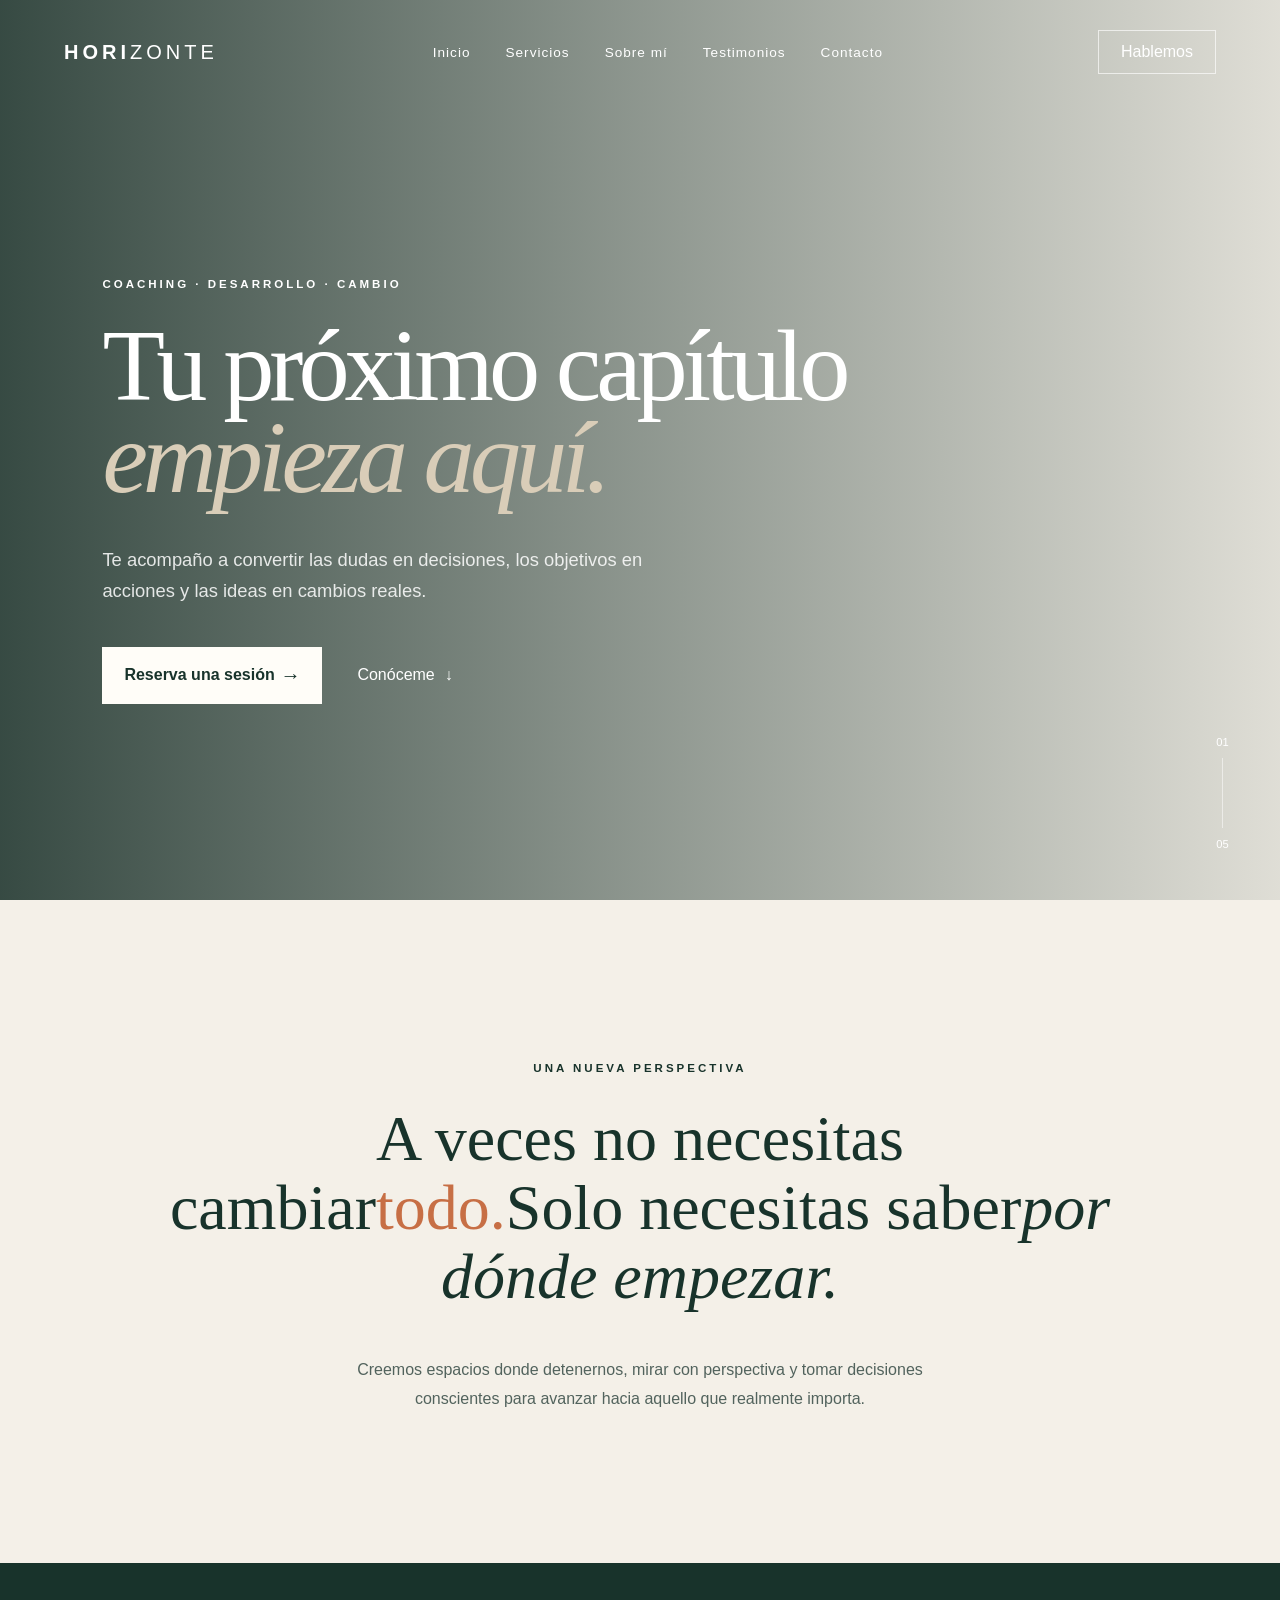
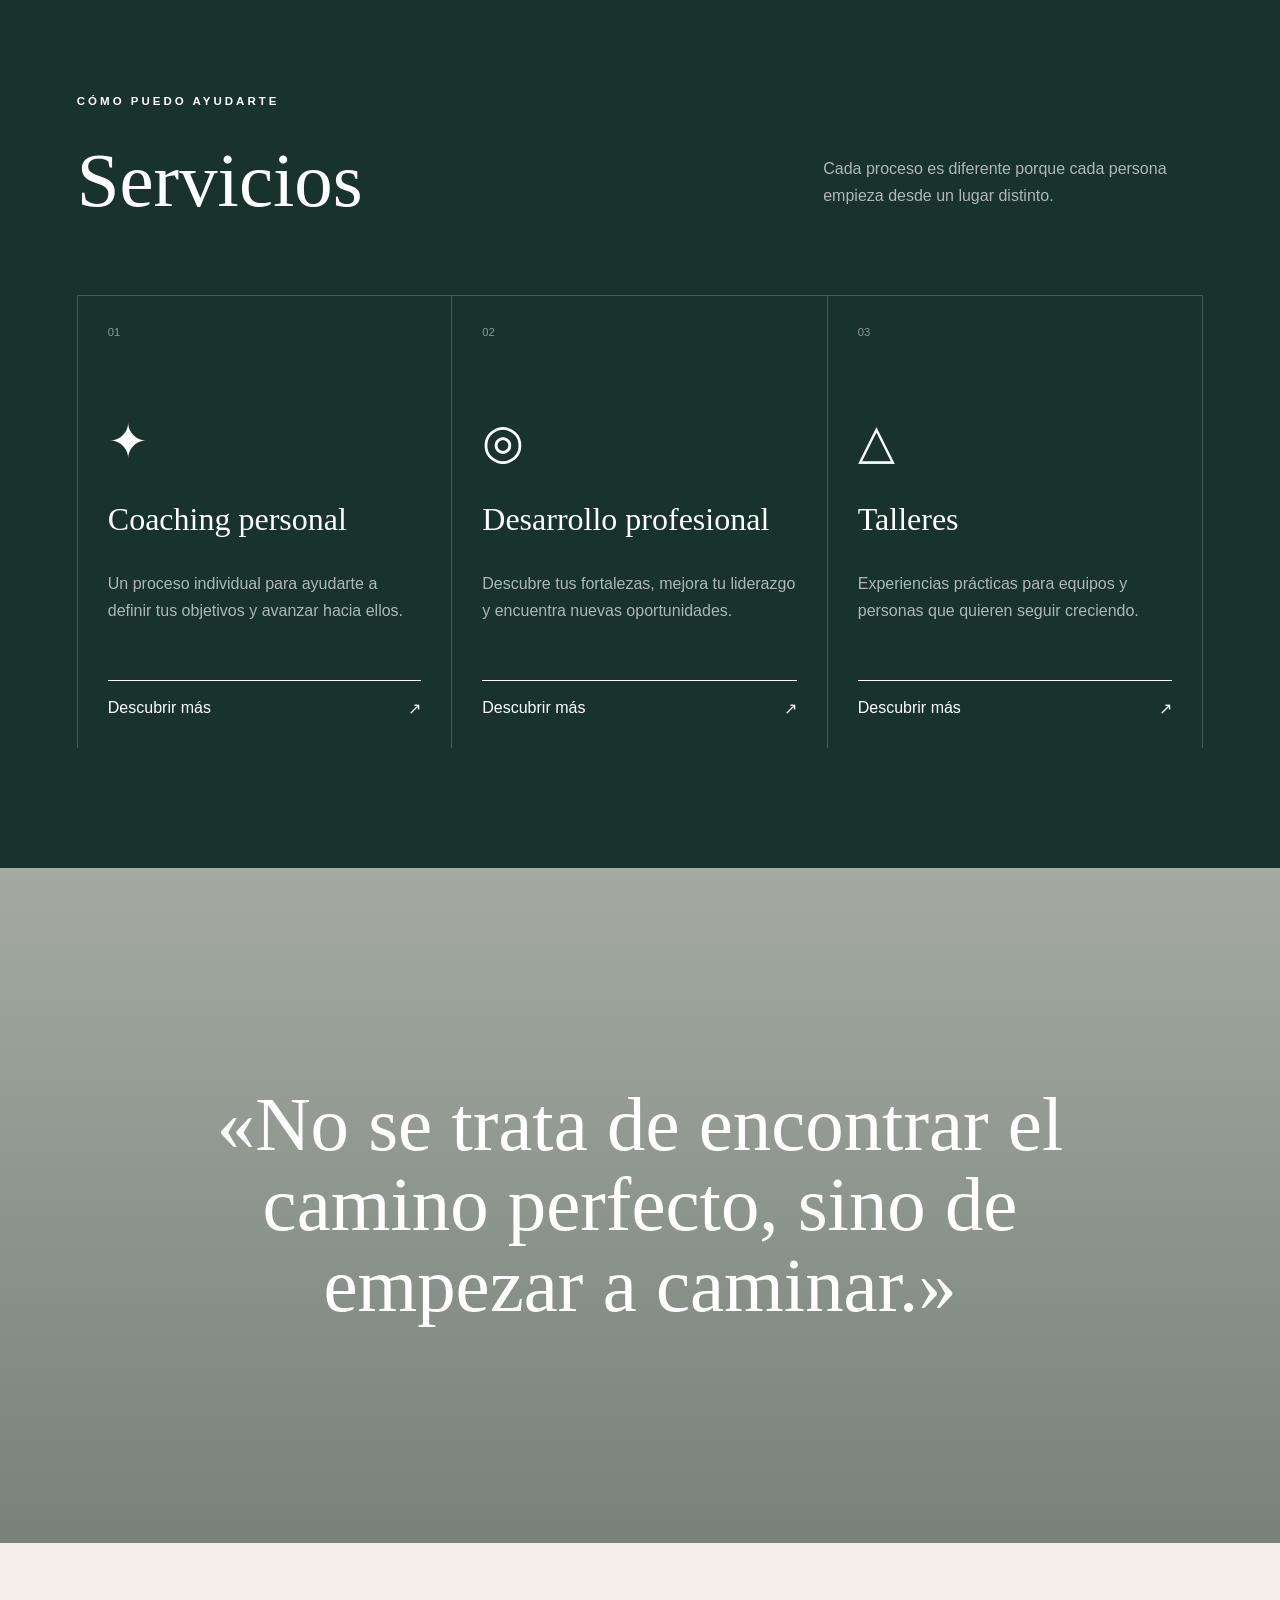
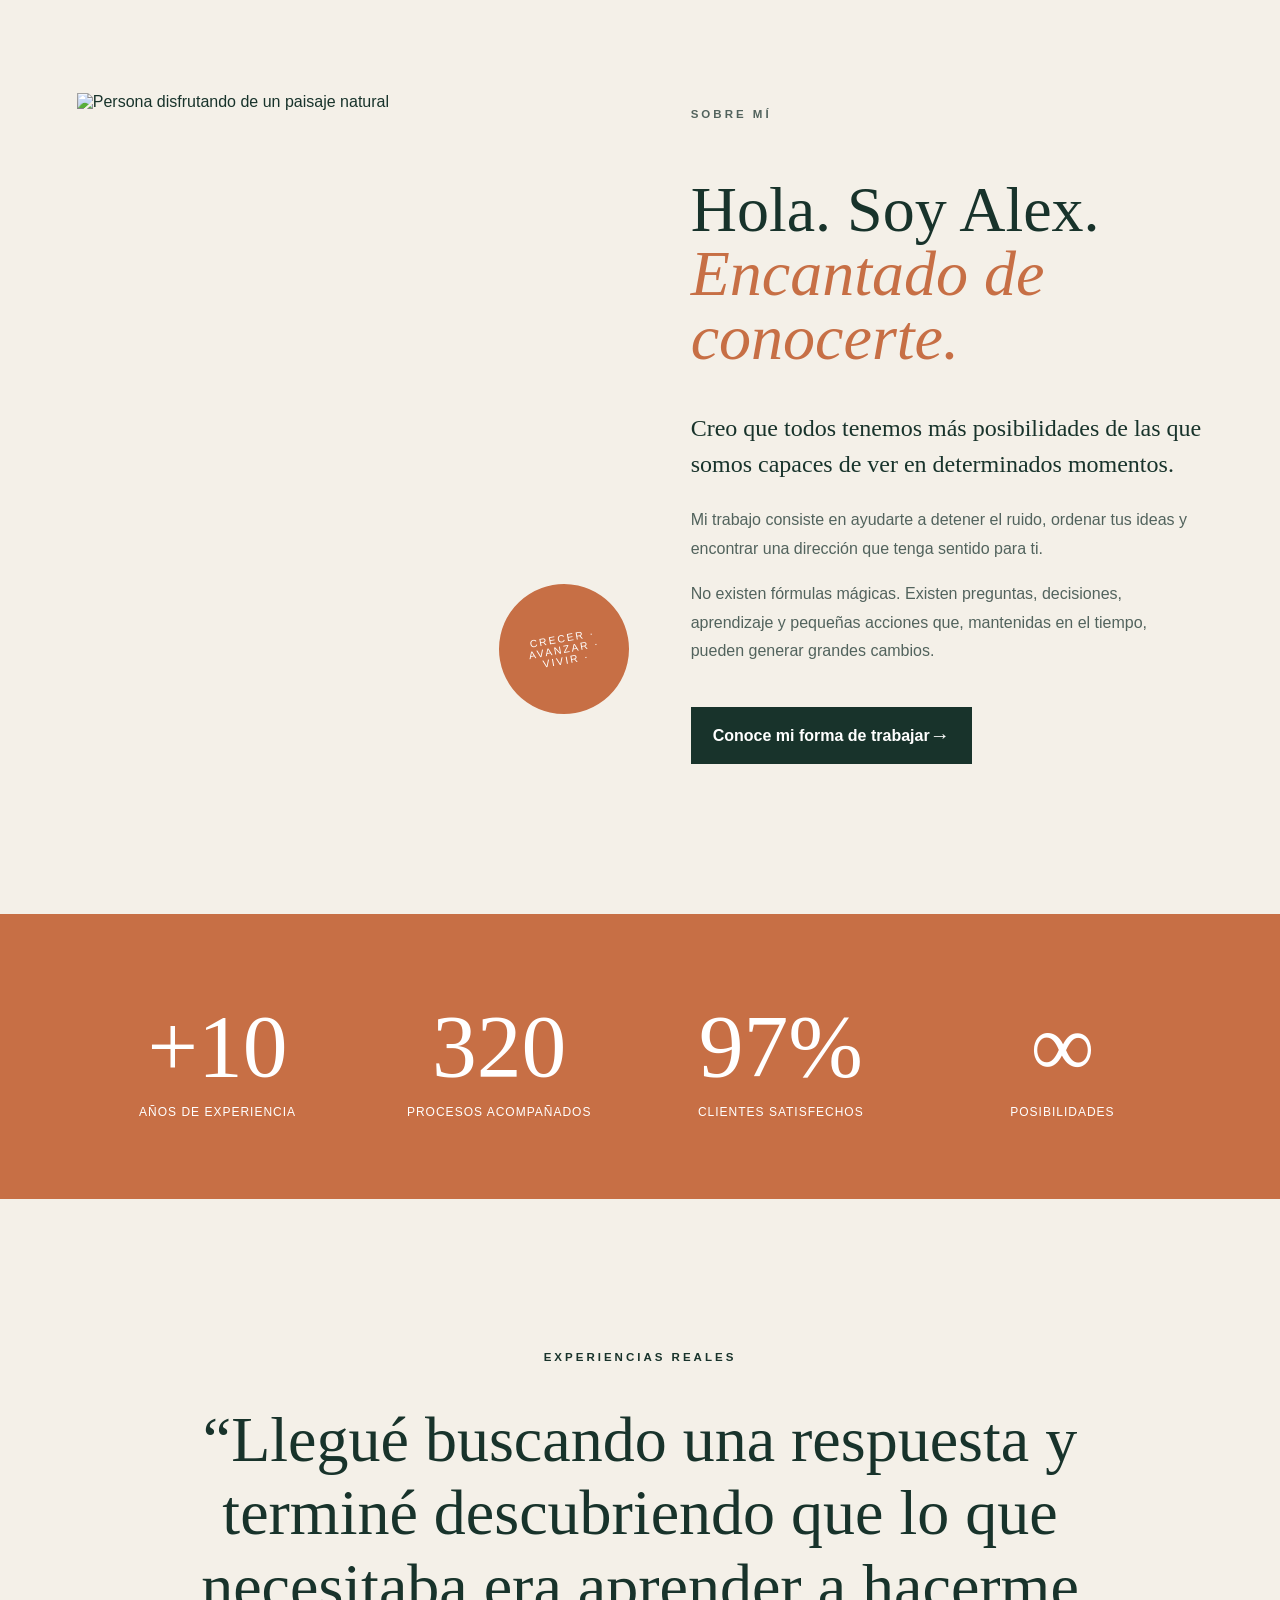
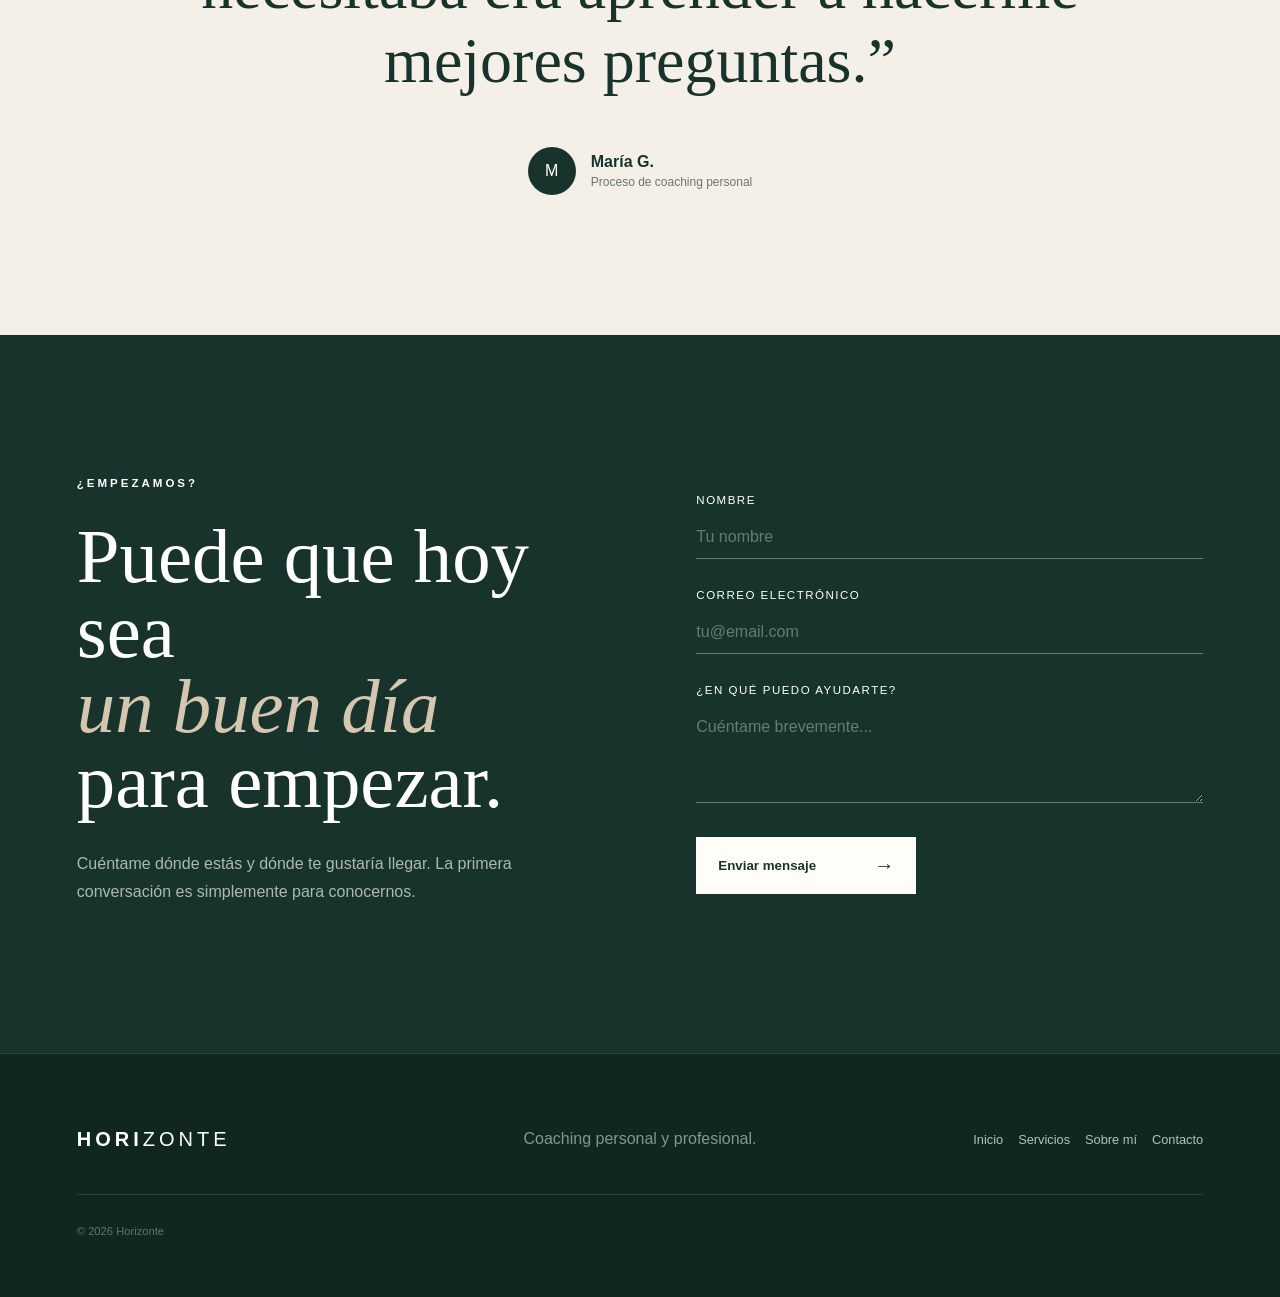
==== index.html @ bfbc7860 "Add files via upload" ====
<!DOCTYPE html><html lang="es" data-astro-cid-lcdefpme><head><meta charset="UTF-8"><meta name="viewport" content="width=device-width, initial-scale=1.0"><meta name="description" content="Coaching personal y profesional para transformar tus objetivos en resultados."><title>Horizonte | Coaching & Desarrollo</title><link rel="stylesheet" href="/_astro/index.oasj1dXV.css"></head><body data-astro-cid-lcdefpme><!-- ========================================= --><!-- CABECERA                                   --><!-- ========================================= --><header class="cabecera" id="cabecera" data-astro-cid-lcdefpme><a class="logo" href="#inicio" data-astro-cid-lcdefpme>HORI<span data-astro-cid-lcdefpme>ZONTE</span></a><!-- Menú de escritorio --><nav class="menu-escritorio" data-astro-cid-lcdefpme><a href="#inicio" data-astro-cid-lcdefpme>Inicio</a><a href="#servicios" data-astro-cid-lcdefpme>Servicios</a><a href="#sobre-mi" data-astro-cid-lcdefpme>Sobre mí</a><a href="#testimonios" data-astro-cid-lcdefpme>Testimonios</a><a href="#contacto" data-astro-cid-lcdefpme>Contacto</a></nav><a class="boton-reserva" href="#contacto" data-astro-cid-lcdefpme>Hablemos</a><!-- Hamburguesa --><button class="hamburguesa" id="hamburguesa" aria-label="Abrir menú" aria-expanded="false" data-astro-cid-lcdefpme><span data-astro-cid-lcdefpme></span><span data-astro-cid-lcdefpme></span><span data-astro-cid-lcdefpme></span></button></header><!-- ========================================= --><!-- MENÚ MÓVIL                                --><!-- ========================================= --><nav class="menu-movil" id="menuMovil" data-astro-cid-lcdefpme><a href="#inicio" data-astro-cid-lcdefpme>Inicio</a><a href="#servicios" data-astro-cid-lcdefpme>Servicios</a><a href="#sobre-mi" data-astro-cid-lcdefpme>Sobre mí</a><a href="#testimonios" data-astro-cid-lcdefpme>Testimonios</a><a href="#contacto" data-astro-cid-lcdefpme>Contacto</a><div class="menu-movil-pie" data-astro-cid-lcdefpme><span data-astro-cid-lcdefpme>Coaching & desarrollo personal</span><strong data-astro-cid-lcdefpme>hola@horizonte.es</strong></div></nav><!-- ========================================= --><!-- HERO                                      --><!-- ========================================= --><main data-astro-cid-lcdefpme><section id="inicio" class="hero" data-astro-cid-lcdefpme><div class="hero-fondo" data-astro-cid-lcdefpme></div><div class="hero-contenido" data-astro-cid-lcdefpme><p class="etiqueta" data-astro-cid-lcdefpme>COACHING · DESARROLLO · CAMBIO</p><h1 data-astro-cid-lcdefpme>Tu próximo capítulo<em data-astro-cid-lcdefpme>empieza aquí.</em></h1><p class="hero-texto" data-astro-cid-lcdefpme>Te acompaño a convertir las dudas en decisiones, los objetivos en acciones y las ideas en cambios reales.</p><div class="hero-botones" data-astro-cid-lcdefpme><a href="#contacto" class="boton boton-claro" data-astro-cid-lcdefpme>Reserva una sesión<span data-astro-cid-lcdefpme>→</span></a><a href="#sobre-mi" class="boton-enlace" data-astro-cid-lcdefpme>Conóceme<span data-astro-cid-lcdefpme>↓</span></a></div></div><div class="hero-numero" data-astro-cid-lcdefpme><span data-astro-cid-lcdefpme>01</span><div data-astro-cid-lcdefpme></div><span data-astro-cid-lcdefpme>05</span></div></section><!-- ========================================= --><!-- INTRODUCCIÓN                              --><!-- ========================================= --><section class="introduccion" data-astro-cid-lcdefpme><p class="titulo-pequeno" data-astro-cid-lcdefpme>UNA NUEVA PERSPECTIVA</p><h2 data-astro-cid-lcdefpme>A veces no necesitas cambiar<span data-astro-cid-lcdefpme>todo.</span>Solo necesitas saber<em data-astro-cid-lcdefpme>por dónde empezar.</em></h2><p class="introduccion-texto" data-astro-cid-lcdefpme>Creemos espacios donde detenernos, mirar con perspectiva y tomar decisiones conscientes para avanzar hacia aquello que realmente importa.</p></section><!-- ========================================= --><!-- SERVICIOS                                  --><!-- ========================================= --><section id="servicios" class="servicios" data-astro-cid-lcdefpme><div class="cabecera-seccion" data-astro-cid-lcdefpme><div data-astro-cid-lcdefpme><p class="titulo-pequeno" data-astro-cid-lcdefpme>CÓMO PUEDO AYUDARTE</p><h2 data-astro-cid-lcdefpme>Servicios</h2></div><p data-astro-cid-lcdefpme>Cada proceso es diferente porque cada persona empieza desde un lugar distinto.</p></div><div class="rejilla-servicios" data-astro-cid-lcdefpme><article class="tarjeta-servicio" data-astro-cid-lcdefpme><div class="numero-servicio" data-astro-cid-lcdefpme>01</div><div class="icono-servicio" data-astro-cid-lcdefpme>✦</div><h3 data-astro-cid-lcdefpme>Coaching personal</h3><p data-astro-cid-lcdefpme>Un proceso individual para ayudarte a definir tus objetivos y avanzar hacia ellos.</p><a href="#contacto" data-astro-cid-lcdefpme>Descubrir más<span data-astro-cid-lcdefpme>↗</span></a></article><article class="tarjeta-servicio" data-astro-cid-lcdefpme><div class="numero-servicio" data-astro-cid-lcdefpme>02</div><div class="icono-servicio" data-astro-cid-lcdefpme>◎</div><h3 data-astro-cid-lcdefpme>Desarrollo profesional</h3><p data-astro-cid-lcdefpme>Descubre tus fortalezas, mejora tu liderazgo y encuentra nuevas oportunidades.</p><a href="#contacto" data-astro-cid-lcdefpme>Descubrir más<span data-astro-cid-lcdefpme>↗</span></a></article><article class="tarjeta-servicio" data-astro-cid-lcdefpme><div class="numero-servicio" data-astro-cid-lcdefpme>03</div><div class="icono-servicio" data-astro-cid-lcdefpme>△</div><h3 data-astro-cid-lcdefpme>Talleres</h3><p data-astro-cid-lcdefpme>Experiencias prácticas para equipos y personas que quieren seguir creciendo.</p><a href="#contacto" data-astro-cid-lcdefpme>Descubrir más<span data-astro-cid-lcdefpme>↗</span></a></article></div></section><!-- ========================================= --><!-- IMAGEN DESTACADA                          --><!-- ========================================= --><section class="frase-imagen" data-astro-cid-lcdefpme><div class="frase-imagen-fondo" data-astro-cid-lcdefpme></div><div class="frase-contenido" data-astro-cid-lcdefpme><p data-astro-cid-lcdefpme>«No se trata de encontrar el camino perfecto, sino de empezar a caminar.»</p></div></section><!-- ========================================= --><!-- SOBRE MÍ                                  --><!-- ========================================= --><section id="sobre-mi" class="sobre-mi" data-astro-cid-lcdefpme><div class="sobre-imagen" data-astro-cid-lcdefpme><img src="https://images.unsplash.com/photo-1499209974431-9dddcece7f88?auto=format&fit=crop&w=1200&q=85" alt="Persona disfrutando de un paisaje natural" data-astro-cid-lcdefpme><div class="sello" data-astro-cid-lcdefpme><span data-astro-cid-lcdefpme>CRECER · AVANZAR · VIVIR ·</span></div></div><div class="sobre-contenido" data-astro-cid-lcdefpme><p class="titulo-pequeno" data-astro-cid-lcdefpme>SOBRE MÍ</p><h2 data-astro-cid-lcdefpme>Hola. Soy Alex.<em data-astro-cid-lcdefpme>Encantado de conocerte.</em></h2><p class="texto-destacado" data-astro-cid-lcdefpme>Creo que todos tenemos más posibilidades de las que somos capaces de ver en determinados momentos.</p><p data-astro-cid-lcdefpme>Mi trabajo consiste en ayudarte a detener el ruido, ordenar tus ideas y encontrar una dirección que tenga sentido para ti.</p><p data-astro-cid-lcdefpme>No existen fórmulas mágicas. Existen preguntas, decisiones, aprendizaje y pequeñas acciones que, mantenidas en el tiempo, pueden generar grandes cambios.</p><a class="boton boton-oscuro" href="#contacto" data-astro-cid-lcdefpme>Conoce mi forma de trabajar<span data-astro-cid-lcdefpme>→</span></a></div></section><!-- ========================================= --><!-- DATOS                                     --><!-- ========================================= --><section class="datos" data-astro-cid-lcdefpme><div data-astro-cid-lcdefpme><strong data-astro-cid-lcdefpme>+10</strong><span data-astro-cid-lcdefpme>años de experiencia</span></div><div data-astro-cid-lcdefpme><strong data-astro-cid-lcdefpme>320</strong><span data-astro-cid-lcdefpme>procesos acompañados</span></div><div data-astro-cid-lcdefpme><strong data-astro-cid-lcdefpme>97%</strong><span data-astro-cid-lcdefpme>clientes satisfechos</span></div><div data-astro-cid-lcdefpme><strong data-astro-cid-lcdefpme>∞</strong><span data-astro-cid-lcdefpme>posibilidades</span></div></section><!-- ========================================= --><!-- TESTIMONIO                                --><!-- ========================================= --><section id="testimonios" class="testimonios" data-astro-cid-lcdefpme><p class="titulo-pequeno" data-astro-cid-lcdefpme>EXPERIENCIAS REALES</p><blockquote data-astro-cid-lcdefpme>“Llegué buscando una respuesta y terminé descubriendo que lo que necesitaba era aprender a hacerme mejores preguntas.”</blockquote><div class="autor" data-astro-cid-lcdefpme><div class="avatar" data-astro-cid-lcdefpme>M</div><div data-astro-cid-lcdefpme><strong data-astro-cid-lcdefpme>María G.</strong><span data-astro-cid-lcdefpme>Proceso de coaching personal</span></div></div></section><!-- ========================================= --><!-- CONTACTO                                  --><!-- ========================================= --><section id="contacto" class="contacto" data-astro-cid-lcdefpme><div class="contacto-texto" data-astro-cid-lcdefpme><p class="titulo-pequeno" data-astro-cid-lcdefpme>¿EMPEZAMOS?</p><h2 data-astro-cid-lcdefpme>Puede que hoy sea<em data-astro-cid-lcdefpme>un buen día</em>para empezar.</h2><p data-astro-cid-lcdefpme>Cuéntame dónde estás y dónde te gustaría llegar. La primera conversación es simplemente para conocernos.</p></div><form class="formulario" data-astro-cid-lcdefpme><div class="campo" data-astro-cid-lcdefpme><label for="nombre" data-astro-cid-lcdefpme>Nombre</label><input id="nombre" type="text" placeholder="Tu nombre" data-astro-cid-lcdefpme></div><div class="campo" data-astro-cid-lcdefpme><label for="email" data-astro-cid-lcdefpme>Correo electrónico</label><input id="email" type="email" placeholder="tu@email.com" data-astro-cid-lcdefpme></div><div class="campo" data-astro-cid-lcdefpme><label for="mensaje" data-astro-cid-lcdefpme>¿En qué puedo ayudarte?</label><textarea id="mensaje" rows="4" placeholder="Cuéntame brevemente..." data-astro-cid-lcdefpme></textarea></div><button type="submit" class="boton boton-claro" data-astro-cid-lcdefpme>Enviar mensaje<span data-astro-cid-lcdefpme>→</span></button></form></section></main><!-- ========================================= --><!-- FOOTER                                    --><!-- ========================================= --><footer data-astro-cid-lcdefpme><a class="logo logo-footer" href="#inicio" data-astro-cid-lcdefpme>HORI<span data-astro-cid-lcdefpme>ZONTE</span></a><p data-astro-cid-lcdefpme>Coaching personal y profesional.</p><nav data-astro-cid-lcdefpme><a href="#inicio" data-astro-cid-lcdefpme>Inicio</a><a href="#servicios" data-astro-cid-lcdefpme>Servicios</a><a href="#sobre-mi" data-astro-cid-lcdefpme>Sobre mí</a><a href="#contacto" data-astro-cid-lcdefpme>Contacto</a></nav><div class="copyright" data-astro-cid-lcdefpme>© 2026 Horizonte</div></footer><!-- ========================================= --><!-- JAVASCRIPT MENÚ                           --><!-- ========================================= --><script type="module">var e=document.querySelector(`#hamburguesa`),t=document.querySelector(`#menuMovil`);e?.addEventListener(`click`,()=>{t?.classList.toggle(`activo`),e.classList.toggle(`activo`);let n=e.classList.contains(`activo`);e.setAttribute(`aria-expanded`,n.toString())}),document.querySelectorAll(`#menuMovil a`).forEach(n=>{n.addEventListener(`click`,()=>{t?.classList.remove(`activo`),e?.classList.remove(`activo`),e?.setAttribute(`aria-expanded`,`false`)})});</script></body></html>
---- _astro/index.oasj1dXV.css ----
*{box-sizing:border-box}html{scroll-behavior:smooth}body{color:#18332b;background:#f4f0e8;margin:0;font-family:Arial,Helvetica,sans-serif}:root{--verde:#18332b;--verde-claro:#315348;--crema:#f4f0e8;--arena:#dfd5c4;--blanco:#fffdf8;--naranja:#c76f45}.cabecera[data-astro-cid-lcdefpme]{z-index:1000;color:#fff;justify-content:space-between;align-items:center;width:100%;padding:30px 5%;display:flex;position:absolute;top:0;left:0}.logo[data-astro-cid-lcdefpme]{color:inherit;letter-spacing:4px;font-size:1.25rem;font-weight:800;text-decoration:none}.logo[data-astro-cid-lcdefpme] span[data-astro-cid-lcdefpme]{font-weight:300}.menu-escritorio[data-astro-cid-lcdefpme]{gap:35px;display:flex}.menu-escritorio[data-astro-cid-lcdefpme] a[data-astro-cid-lcdefpme]{color:#fff;letter-spacing:1px;font-size:.85rem;text-decoration:none;position:relative}.menu-escritorio[data-astro-cid-lcdefpme] a[data-astro-cid-lcdefpme]:after{content:"";background:#fff;width:0;height:1px;transition:all .3s;position:absolute;bottom:-7px;left:0}.menu-escritorio[data-astro-cid-lcdefpme] a[data-astro-cid-lcdefpme]:hover:after{width:100%}.boton-reserva[data-astro-cid-lcdefpme]{color:#fff;border:1px solid #ffffffa6;padding:12px 22px;text-decoration:none;transition:all .3s}.boton-reserva[data-astro-cid-lcdefpme]:hover{color:var(--verde);background:#fff}.hamburguesa[data-astro-cid-lcdefpme]{cursor:pointer;background:0 0;border:0;width:42px;height:42px;padding:8px;display:none}.hamburguesa[data-astro-cid-lcdefpme] span[data-astro-cid-lcdefpme]{background:#fff;width:100%;height:2px;margin:6px 0;transition:all .3s;display:block}.hamburguesa[data-astro-cid-lcdefpme].activo span[data-astro-cid-lcdefpme]:first-child{transform:translateY(8px)rotate(45deg)}.hamburguesa[data-astro-cid-lcdefpme].activo span[data-astro-cid-lcdefpme]:nth-child(2){opacity:0}.hamburguesa[data-astro-cid-lcdefpme].activo span[data-astro-cid-lcdefpme]:nth-child(3){transform:translateY(-8px)rotate(-45deg)}.menu-movil[data-astro-cid-lcdefpme]{z-index:900;background:var(--verde);flex-direction:column;justify-content:center;padding:10%;transition:transform .6s cubic-bezier(.7,0,.2,1);display:flex;position:fixed;inset:0;transform:translate(100%)}.menu-movil[data-astro-cid-lcdefpme].activo{transform:translate(0)}.menu-movil[data-astro-cid-lcdefpme]>a[data-astro-cid-lcdefpme]{color:#fff;padding:12px 0;font-family:Georgia,serif;font-size:clamp(2.5rem,8vw,5rem);text-decoration:none}.menu-movil[data-astro-cid-lcdefpme]>a[data-astro-cid-lcdefpme]:hover{color:#d7c9ae}.menu-movil-pie[data-astro-cid-lcdefpme]{color:#fff9;flex-direction:column;gap:5px;font-size:.8rem;display:flex;position:absolute;bottom:40px}.hero[data-astro-cid-lcdefpme]{color:#fff;align-items:center;min-height:100vh;display:flex;position:relative;overflow:hidden}.hero-fondo[data-astro-cid-lcdefpme]{background:linear-gradient(90deg,#0a231cd1 0%,#0a231c73 48%,#0a231c14 100%),url(https://images.unsplash.com/photo-1500530855697-b586d89ba3ee?auto=format&fit=crop&w=2000&q=90) 50%/cover;position:absolute;inset:0;transform:scale(1.03)}.hero-contenido[data-astro-cid-lcdefpme]{z-index:2;width:min(850px,90%);margin-left:8%;padding-top:70px;position:relative}.etiqueta[data-astro-cid-lcdefpme],.titulo-pequeno[data-astro-cid-lcdefpme]{letter-spacing:3px;margin-bottom:30px;font-size:.72rem;font-weight:700}.hero[data-astro-cid-lcdefpme] h1[data-astro-cid-lcdefpme]{letter-spacing:-5px;max-width:850px;margin:0;font-family:Georgia,Times New Roman,serif;font-size:clamp(4rem,8vw,8.5rem);font-weight:400;line-height:.9}.hero[data-astro-cid-lcdefpme] h1[data-astro-cid-lcdefpme] em[data-astro-cid-lcdefpme]{color:#d9cdb8;font-weight:400;display:block}.hero-texto[data-astro-cid-lcdefpme]{color:#ffffffd9;max-width:580px;margin:40px 0;font-size:1.15rem;line-height:1.7}.hero-botones[data-astro-cid-lcdefpme]{align-items:center;gap:35px;display:flex}.boton[data-astro-cid-lcdefpme]{cursor:pointer;border:0;justify-content:space-between;align-items:center;min-width:220px;padding:17px 22px;font-weight:700;text-decoration:none;transition:all .3s;display:inline-flex}.boton[data-astro-cid-lcdefpme] span[data-astro-cid-lcdefpme]{font-size:1.25rem}.boton-claro[data-astro-cid-lcdefpme]{color:var(--verde);background:var(--blanco)}.boton-claro[data-astro-cid-lcdefpme]:hover{background:#dfd5c4}.boton-enlace[data-astro-cid-lcdefpme]{color:#fff;text-decoration:none}.boton-enlace[data-astro-cid-lcdefpme] span[data-astro-cid-lcdefpme]{margin-left:10px}.hero-numero[data-astro-cid-lcdefpme]{z-index:2;flex-direction:column;align-items:center;gap:10px;font-size:.7rem;display:flex;position:absolute;bottom:50px;right:4%}.hero-numero[data-astro-cid-lcdefpme] div[data-astro-cid-lcdefpme]{background:#ffffff80;width:1px;height:70px}.introduccion[data-astro-cid-lcdefpme]{text-align:center;max-width:1100px;margin:auto;padding:150px 6%}.introduccion[data-astro-cid-lcdefpme] h2[data-astro-cid-lcdefpme]{max-width:950px;margin:auto;font-family:Georgia,serif;font-size:clamp(2.6rem,5vw,5rem);font-weight:400;line-height:1.08}.introduccion[data-astro-cid-lcdefpme] h2[data-astro-cid-lcdefpme] span[data-astro-cid-lcdefpme]{color:var(--naranja)}.introduccion[data-astro-cid-lcdefpme] h2[data-astro-cid-lcdefpme] em[data-astro-cid-lcdefpme]{font-weight:400}.introduccion-texto[data-astro-cid-lcdefpme]{color:#52635d;max-width:650px;margin:45px auto 0;line-height:1.8}.servicios[data-astro-cid-lcdefpme]{background:var(--verde);color:#fff;padding:120px max(6%,50% - 675px)}.cabecera-seccion[data-astro-cid-lcdefpme]{justify-content:space-between;align-items:flex-end;margin-bottom:70px;display:flex}.cabecera-seccion[data-astro-cid-lcdefpme] h2[data-astro-cid-lcdefpme]{margin:0;font-family:Georgia,serif;font-size:clamp(3rem,6vw,5rem);font-weight:400}.cabecera-seccion[data-astro-cid-lcdefpme]>p[data-astro-cid-lcdefpme]{color:#ffffffa6;max-width:380px;line-height:1.7}.rejilla-servicios[data-astro-cid-lcdefpme]{border-top:1px solid #fff3;grid-template-columns:repeat(3,1fr);display:grid}.tarjeta-servicio[data-astro-cid-lcdefpme]{border-right:1px solid #fff3;min-height:430px;padding:30px;transition:all .4s;position:relative}.tarjeta-servicio[data-astro-cid-lcdefpme]:first-child{border-left:1px solid #fff3}.tarjeta-servicio[data-astro-cid-lcdefpme]:hover{color:var(--verde);background:#d8cbb5}.numero-servicio[data-astro-cid-lcdefpme]{color:#ffffff80;font-size:.7rem}.tarjeta-servicio[data-astro-cid-lcdefpme]:hover .numero-servicio[data-astro-cid-lcdefpme]{color:var(--verde)}.icono-servicio[data-astro-cid-lcdefpme]{margin:75px 0 30px;font-family:Georgia,serif;font-size:3rem}.tarjeta-servicio[data-astro-cid-lcdefpme] h3[data-astro-cid-lcdefpme]{font-family:Georgia,serif;font-size:2rem;font-weight:400}.tarjeta-servicio[data-astro-cid-lcdefpme] p[data-astro-cid-lcdefpme]{color:#ffffffa6;min-height:75px;line-height:1.7}.tarjeta-servicio[data-astro-cid-lcdefpme]:hover p[data-astro-cid-lcdefpme]{color:#42534d}.tarjeta-servicio[data-astro-cid-lcdefpme] a[data-astro-cid-lcdefpme]{color:inherit;border-top:1px solid;justify-content:space-between;margin-top:35px;padding-top:18px;text-decoration:none;display:flex}.frase-imagen[data-astro-cid-lcdefpme]{color:#fff;justify-content:center;align-items:center;min-height:75vh;display:flex;position:relative;overflow:hidden}.frase-imagen-fondo[data-astro-cid-lcdefpme]{background:linear-gradient(#0f282059,#0f28208c),url(https://images.unsplash.com/photo-1441974231531-c6227db76b6e?auto=format&fit=crop&w=2000&q=90) 50%/cover;transition:transform 5s;position:absolute;inset:0}.frase-imagen[data-astro-cid-lcdefpme]:hover .frase-imagen-fondo[data-astro-cid-lcdefpme]{transform:scale(1.04)}.frase-contenido[data-astro-cid-lcdefpme]{z-index:2;text-align:center;max-width:1000px;padding:40px;position:relative}.frase-contenido[data-astro-cid-lcdefpme] p[data-astro-cid-lcdefpme]{margin:0;font-family:Georgia,serif;font-size:clamp(2.8rem,6vw,6rem);line-height:1.05}.sobre-mi[data-astro-cid-lcdefpme]{grid-template-columns:1fr 1fr;gap:9%;max-width:1350px;margin:auto;padding:150px 6%;display:grid}.sobre-imagen[data-astro-cid-lcdefpme]{position:relative}.sobre-imagen[data-astro-cid-lcdefpme] img[data-astro-cid-lcdefpme]{object-fit:cover;width:100%;height:720px}.sello[data-astro-cid-lcdefpme]{color:#fff;background:var(--naranja);text-align:center;letter-spacing:2px;border-radius:50%;justify-content:center;align-items:center;width:130px;height:130px;padding:15px;font-size:.65rem;display:flex;position:absolute;bottom:50px;right:-40px;transform:rotate(-10deg)}.sobre-contenido[data-astro-cid-lcdefpme]{align-self:center}.sobre-contenido[data-astro-cid-lcdefpme] h2[data-astro-cid-lcdefpme]{margin-bottom:40px;font-family:Georgia,serif;font-size:clamp(3rem,5vw,5rem);font-weight:400;line-height:1}.sobre-contenido[data-astro-cid-lcdefpme] h2[data-astro-cid-lcdefpme] em[data-astro-cid-lcdefpme]{color:var(--naranja);font-weight:400;display:block}.sobre-contenido[data-astro-cid-lcdefpme] p[data-astro-cid-lcdefpme]{color:#52635d;line-height:1.8}.sobre-contenido[data-astro-cid-lcdefpme] .texto-destacado[data-astro-cid-lcdefpme]{color:var(--verde);font-family:Georgia,serif;font-size:1.5rem;line-height:1.5}.boton-oscuro[data-astro-cid-lcdefpme]{color:#fff;background:var(--verde);margin-top:25px}.boton-oscuro[data-astro-cid-lcdefpme]:hover{background:var(--verde-claro)}.datos[data-astro-cid-lcdefpme]{color:#fff;background:var(--naranja);grid-template-columns:repeat(4,1fr);padding:80px 6%;display:grid}.datos[data-astro-cid-lcdefpme] div[data-astro-cid-lcdefpme]{text-align:center;flex-direction:column;align-items:center;display:flex}.datos[data-astro-cid-lcdefpme] strong[data-astro-cid-lcdefpme]{font-family:Georgia,serif;font-size:clamp(3.5rem,7vw,6rem);font-weight:400}.datos[data-astro-cid-lcdefpme] span[data-astro-cid-lcdefpme]{letter-spacing:1px;text-transform:uppercase;margin-top:8px;font-size:.75rem}.testimonios[data-astro-cid-lcdefpme]{text-align:center;max-width:1100px;margin:auto;padding:140px 6%}blockquote[data-astro-cid-lcdefpme]{margin:40px auto 50px;font-family:Georgia,serif;font-size:clamp(2.5rem,5vw,4.7rem);line-height:1.15}.autor[data-astro-cid-lcdefpme]{justify-content:center;align-items:center;gap:15px;display:flex}.avatar[data-astro-cid-lcdefpme]{color:#fff;background:var(--verde);border-radius:50%;place-items:center;width:48px;height:48px;display:grid}.autor[data-astro-cid-lcdefpme] div[data-astro-cid-lcdefpme]:last-child{text-align:left;flex-direction:column;display:flex}.autor[data-astro-cid-lcdefpme] span[data-astro-cid-lcdefpme]{color:#68766f;margin-top:4px;font-size:.75rem}.contacto[data-astro-cid-lcdefpme]{color:#fff;background:var(--verde);grid-template-columns:1fr 1fr;gap:10%;padding:130px max(6%,50% - 675px);display:grid}.contacto[data-astro-cid-lcdefpme] h2[data-astro-cid-lcdefpme]{margin:0 0 30px;font-family:Georgia,serif;font-size:clamp(3rem,6vw,5.3rem);font-weight:400;line-height:.98}.contacto[data-astro-cid-lcdefpme] h2[data-astro-cid-lcdefpme] em[data-astro-cid-lcdefpme]{color:#d5c7af;font-weight:400;display:block}.contacto-texto[data-astro-cid-lcdefpme]>p[data-astro-cid-lcdefpme]:last-child{color:#ffffffa6;max-width:500px;line-height:1.8}.formulario[data-astro-cid-lcdefpme]{align-self:center}.campo[data-astro-cid-lcdefpme]{margin-bottom:30px}.campo[data-astro-cid-lcdefpme] label[data-astro-cid-lcdefpme]{letter-spacing:1.5px;text-transform:uppercase;margin-bottom:10px;font-size:.72rem;display:block}.campo[data-astro-cid-lcdefpme] input[data-astro-cid-lcdefpme],.campo[data-astro-cid-lcdefpme] textarea[data-astro-cid-lcdefpme]{color:#fff;background:0 0;border:0;border-bottom:1px solid #ffffff59;outline:none;width:100%;padding:12px 0;font-family:inherit;font-size:1rem}.campo[data-astro-cid-lcdefpme] input[data-astro-cid-lcdefpme]::placeholder,.campo[data-astro-cid-lcdefpme] textarea[data-astro-cid-lcdefpme]::placeholder{color:#ffffff59}.campo[data-astro-cid-lcdefpme] input[data-astro-cid-lcdefpme]:focus,.campo[data-astro-cid-lcdefpme] textarea[data-astro-cid-lcdefpme]:focus{border-color:#fff}footer[data-astro-cid-lcdefpme]{color:#fff;background:#10271f;border-top:1px solid #ffffff1f;grid-template-columns:1fr 1fr 1fr;align-items:center;gap:30px;padding:60px 6%;display:grid}.logo-footer[data-astro-cid-lcdefpme]{color:#fff}footer[data-astro-cid-lcdefpme] p[data-astro-cid-lcdefpme]{color:#ffffff80;text-align:center}footer[data-astro-cid-lcdefpme] nav[data-astro-cid-lcdefpme]{justify-content:flex-end;gap:15px;display:flex}footer[data-astro-cid-lcdefpme] nav[data-astro-cid-lcdefpme] a[data-astro-cid-lcdefpme]{color:#ffffffb3;font-size:.8rem;text-decoration:none}.copyright[data-astro-cid-lcdefpme]{color:#ffffff59;border-top:1px solid #ffffff1f;grid-column:1/-1;padding-top:30px;font-size:.7rem}@media (width<=950px){.menu-escritorio[data-astro-cid-lcdefpme],.boton-reserva[data-astro-cid-lcdefpme]{display:none}.hamburguesa[data-astro-cid-lcdefpme]{display:block}.hero-contenido[data-astro-cid-lcdefpme]{margin:auto;padding:130px 5% 80px}.hero[data-astro-cid-lcdefpme] h1[data-astro-cid-lcdefpme]{letter-spacing:-3px}.cabecera-seccion[data-astro-cid-lcdefpme]{flex-direction:column;align-items:flex-start;gap:25px}.rejilla-servicios[data-astro-cid-lcdefpme]{grid-template-columns:1fr}.tarjeta-servicio[data-astro-cid-lcdefpme]{border:1px solid #fff3;border-top:0;min-height:auto}.sobre-mi[data-astro-cid-lcdefpme]{grid-template-columns:1fr}.sobre-imagen[data-astro-cid-lcdefpme] img[data-astro-cid-lcdefpme]{height:600px}.datos[data-astro-cid-lcdefpme]{grid-template-columns:1fr 1fr;gap:70px 20px}.contacto[data-astro-cid-lcdefpme]{grid-template-columns:1fr;gap:70px}footer[data-astro-cid-lcdefpme]{text-align:center;grid-template-columns:1fr}footer[data-astro-cid-lcdefpme] nav[data-astro-cid-lcdefpme]{justify-content:center}.copyright[data-astro-cid-lcdefpme]{grid-column:auto}}@media (width<=600px){.cabecera[data-astro-cid-lcdefpme]{padding:22px 20px}.hero[data-astro-cid-lcdefpme] h1[data-astro-cid-lcdefpme]{letter-spacing:-2px;font-size:3.8rem}.hero-texto[data-astro-cid-lcdefpme]{font-size:1rem}.hero-botones[data-astro-cid-lcdefpme]{flex-direction:column;align-items:flex-start}.hero-numero[data-astro-cid-lcdefpme]{display:none}.introduccion[data-astro-cid-lcdefpme],.sobre-mi[data-astro-cid-lcdefpme],.testimonios[data-astro-cid-lcdefpme],.servicios[data-astro-cid-lcdefpme],.contacto[data-astro-cid-lcdefpme]{padding:90px 25px}.sobre-imagen[data-astro-cid-lcdefpme] img[data-astro-cid-lcdefpme]{height:480px}.sello[data-astro-cid-lcdefpme]{width:100px;height:100px;right:-10px}.datos[data-astro-cid-lcdefpme]{grid-template-columns:1fr;padding:70px 25px}.frase-imagen[data-astro-cid-lcdefpme]{min-height:65vh}footer[data-astro-cid-lcdefpme] nav[data-astro-cid-lcdefpme]{flex-wrap:wrap}}
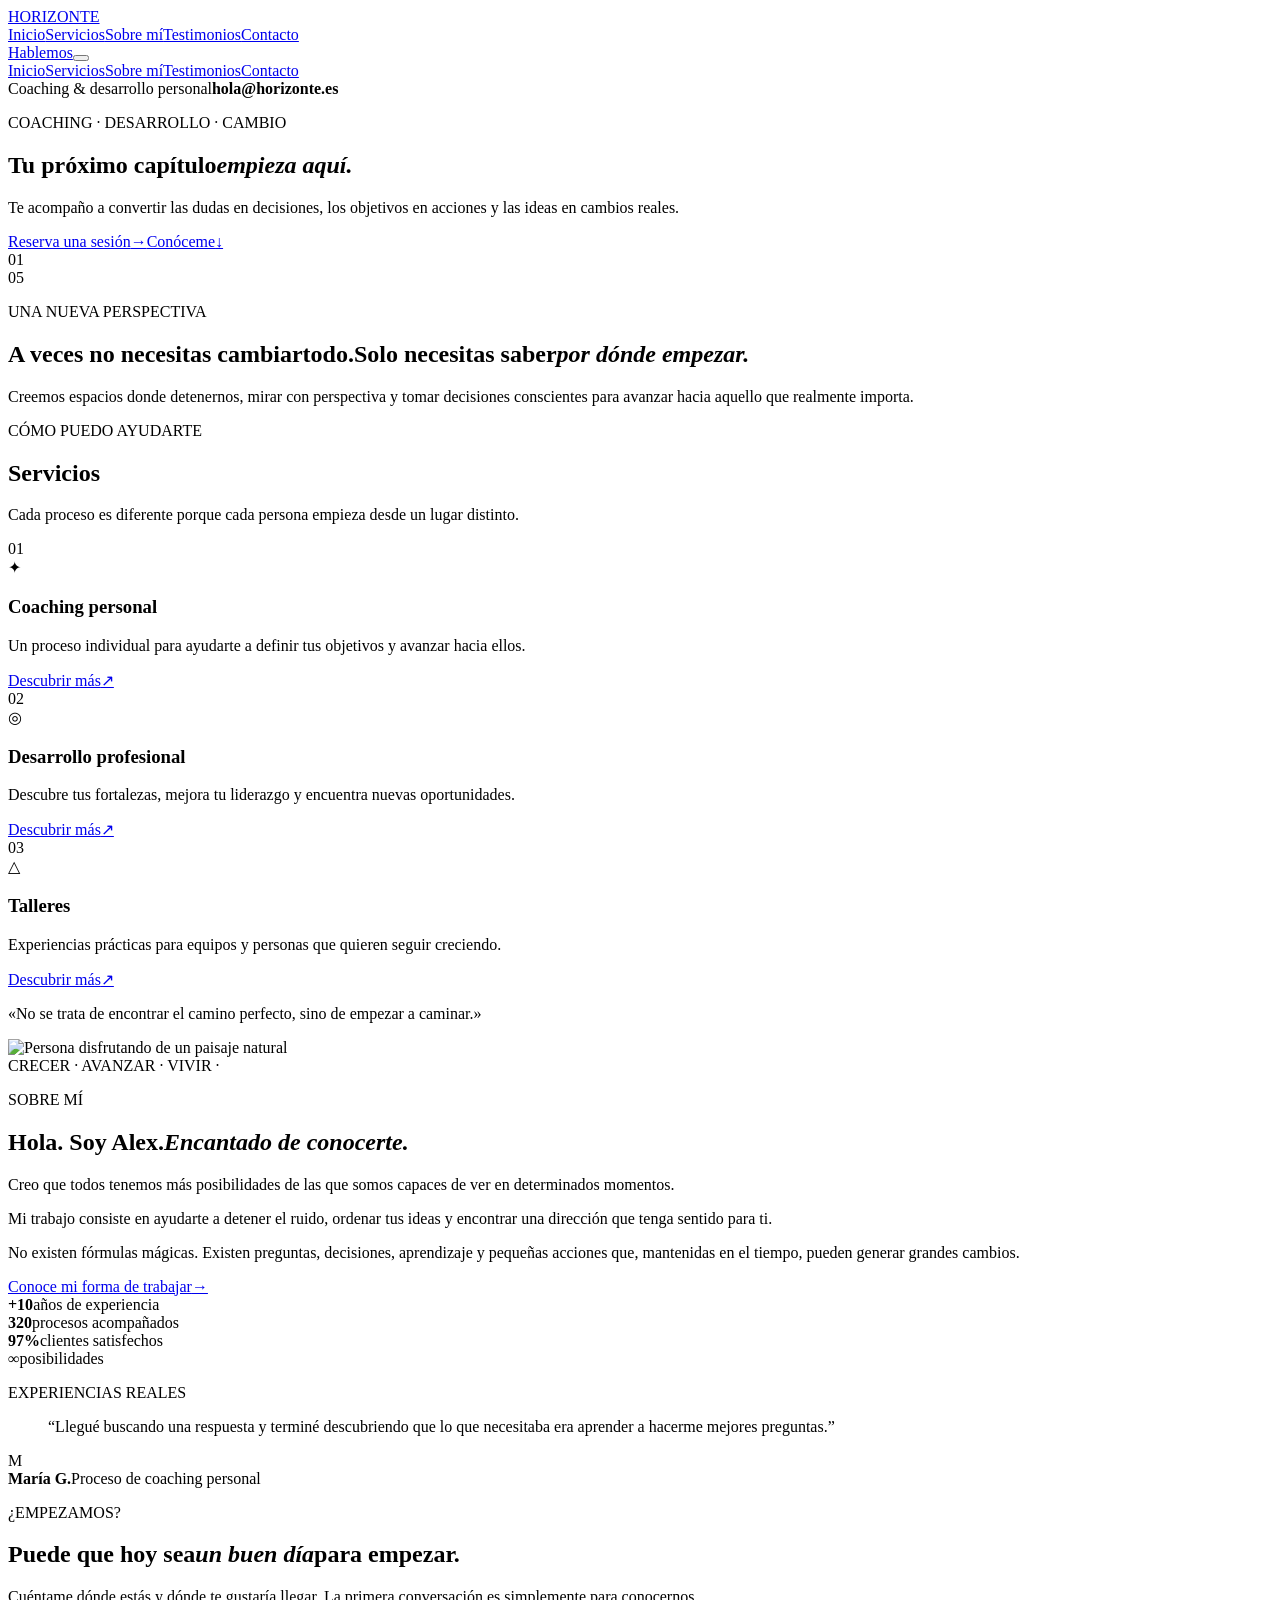
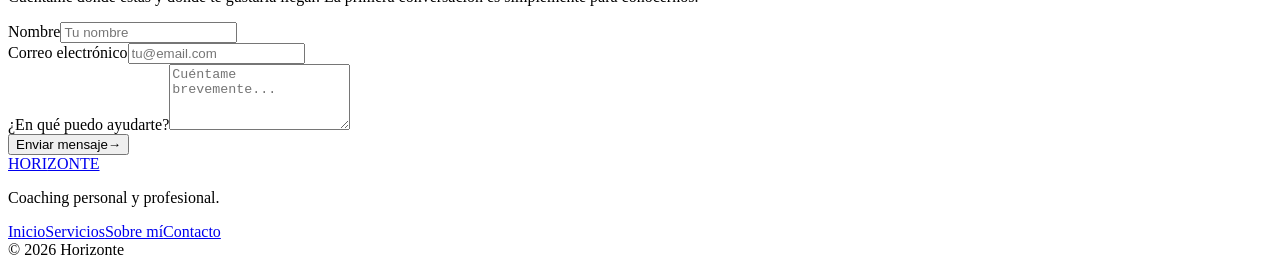
==== commit 5d39956f: "Add files via upload" ====
--- a/index.html
+++ b/index.html
@@ -1 +1 @@
-<!DOCTYPE html><html lang="es" data-astro-cid-lcdefpme><head><meta charset="UTF-8"><meta name="viewport" content="width=device-width, initial-scale=1.0"><meta name="description" content="Coaching personal y profesional para transformar tus objetivos en resultados."><title>Horizonte | Coaching & Desarrollo</title><link rel="stylesheet" href="/_astro/index.oasj1dXV.css"></head><body data-astro-cid-lcdefpme><!-- ========================================= --><!-- CABECERA                                   --><!-- ========================================= --><header class="cabecera" id="cabecera" data-astro-cid-lcdefpme><a class="logo" href="#inicio" data-astro-cid-lcdefpme>HORI<span data-astro-cid-lcdefpme>ZONTE</span></a><!-- Menú de escritorio --><nav class="menu-escritorio" data-astro-cid-lcdefpme><a href="#inicio" data-astro-cid-lcdefpme>Inicio</a><a href="#servicios" data-astro-cid-lcdefpme>Servicios</a><a href="#sobre-mi" data-astro-cid-lcdefpme>Sobre mí</a><a href="#testimonios" data-astro-cid-lcdefpme>Testimonios</a><a href="#contacto" data-astro-cid-lcdefpme>Contacto</a></nav><a class="boton-reserva" href="#contacto" data-astro-cid-lcdefpme>Hablemos</a><!-- Hamburguesa --><button class="hamburguesa" id="hamburguesa" aria-label="Abrir menú" aria-expanded="false" data-astro-cid-lcdefpme><span data-astro-cid-lcdefpme></span><span data-astro-cid-lcdefpme></span><span data-astro-cid-lcdefpme></span></button></header><!-- ========================================= --><!-- MENÚ MÓVIL                                --><!-- ========================================= --><nav class="menu-movil" id="menuMovil" data-astro-cid-lcdefpme><a href="#inicio" data-astro-cid-lcdefpme>Inicio</a><a href="#servicios" data-astro-cid-lcdefpme>Servicios</a><a href="#sobre-mi" data-astro-cid-lcdefpme>Sobre mí</a><a href="#testimonios" data-astro-cid-lcdefpme>Testimonios</a><a href="#contacto" data-astro-cid-lcdefpme>Contacto</a><div class="menu-movil-pie" data-astro-cid-lcdefpme><span data-astro-cid-lcdefpme>Coaching & desarrollo personal</span><strong data-astro-cid-lcdefpme>hola@horizonte.es</strong></div></nav><!-- ========================================= --><!-- HERO                                      --><!-- ========================================= --><main data-astro-cid-lcdefpme><section id="inicio" class="hero" data-astro-cid-lcdefpme><div class="hero-fondo" data-astro-cid-lcdefpme></div><div class="hero-contenido" data-astro-cid-lcdefpme><p class="etiqueta" data-astro-cid-lcdefpme>COACHING · DESARROLLO · CAMBIO</p><h1 data-astro-cid-lcdefpme>Tu próximo capítulo<em data-astro-cid-lcdefpme>empieza aquí.</em></h1><p class="hero-texto" data-astro-cid-lcdefpme>Te acompaño a convertir las dudas en decisiones, los objetivos en acciones y las ideas en cambios reales.</p><div class="hero-botones" data-astro-cid-lcdefpme><a href="#contacto" class="boton boton-claro" data-astro-cid-lcdefpme>Reserva una sesión<span data-astro-cid-lcdefpme>→</span></a><a href="#sobre-mi" class="boton-enlace" data-astro-cid-lcdefpme>Conóceme<span data-astro-cid-lcdefpme>↓</span></a></div></div><div class="hero-numero" data-astro-cid-lcdefpme><span data-astro-cid-lcdefpme>01</span><div data-astro-cid-lcdefpme></div><span data-astro-cid-lcdefpme>05</span></div></section><!-- ========================================= --><!-- INTRODUCCIÓN                              --><!-- ========================================= --><section class="introduccion" data-astro-cid-lcdefpme><p class="titulo-pequeno" data-astro-cid-lcdefpme>UNA NUEVA PERSPECTIVA</p><h2 data-astro-cid-lcdefpme>A veces no necesitas cambiar<span data-astro-cid-lcdefpme>todo.</span>Solo necesitas saber<em data-astro-cid-lcdefpme>por dónde empezar.</em></h2><p class="introduccion-texto" data-astro-cid-lcdefpme>Creemos espacios donde detenernos, mirar con perspectiva y tomar decisiones conscientes para avanzar hacia aquello que realmente importa.</p></section><!-- ========================================= --><!-- SERVICIOS                                  --><!-- ========================================= --><section id="servicios" class="servicios" data-astro-cid-lcdefpme><div class="cabecera-seccion" data-astro-cid-lcdefpme><div data-astro-cid-lcdefpme><p class="titulo-pequeno" data-astro-cid-lcdefpme>CÓMO PUEDO AYUDARTE</p><h2 data-astro-cid-lcdefpme>Servicios</h2></div><p data-astro-cid-lcdefpme>Cada proceso es diferente porque cada persona empieza desde un lugar distinto.</p></div><div class="rejilla-servicios" data-astro-cid-lcdefpme><article class="tarjeta-servicio" data-astro-cid-lcdefpme><div class="numero-servicio" data-astro-cid-lcdefpme>01</div><div class="icono-servicio" data-astro-cid-lcdefpme>✦</div><h3 data-astro-cid-lcdefpme>Coaching personal</h3><p data-astro-cid-lcdefpme>Un proceso individual para ayudarte a definir tus objetivos y avanzar hacia ellos.</p><a href="#contacto" data-astro-cid-lcdefpme>Descubrir más<span data-astro-cid-lcdefpme>↗</span></a></article><article class="tarjeta-servicio" data-astro-cid-lcdefpme><div class="numero-servicio" data-astro-cid-lcdefpme>02</div><div class="icono-servicio" data-astro-cid-lcdefpme>◎</div><h3 data-astro-cid-lcdefpme>Desarrollo profesional</h3><p data-astro-cid-lcdefpme>Descubre tus fortalezas, mejora tu liderazgo y encuentra nuevas oportunidades.</p><a href="#contacto" data-astro-cid-lcdefpme>Descubrir más<span data-astro-cid-lcdefpme>↗</span></a></article><article class="tarjeta-servicio" data-astro-cid-lcdefpme><div class="numero-servicio" data-astro-cid-lcdefpme>03</div><div class="icono-servicio" data-astro-cid-lcdefpme>△</div><h3 data-astro-cid-lcdefpme>Talleres</h3><p data-astro-cid-lcdefpme>Experiencias prácticas para equipos y personas que quieren seguir creciendo.</p><a href="#contacto" data-astro-cid-lcdefpme>Descubrir más<span data-astro-cid-lcdefpme>↗</span></a></article></div></section><!-- ========================================= --><!-- IMAGEN DESTACADA                          --><!-- ========================================= --><section class="frase-imagen" data-astro-cid-lcdefpme><div class="frase-imagen-fondo" data-astro-cid-lcdefpme></div><div class="frase-contenido" data-astro-cid-lcdefpme><p data-astro-cid-lcdefpme>«No se trata de encontrar el camino perfecto, sino de empezar a caminar.»</p></div></section><!-- ========================================= --><!-- SOBRE MÍ                                  --><!-- ========================================= --><section id="sobre-mi" class="sobre-mi" data-astro-cid-lcdefpme><div class="sobre-imagen" data-astro-cid-lcdefpme><img src="https://images.unsplash.com/photo-1499209974431-9dddcece7f88?auto=format&fit=crop&w=1200&q=85" alt="Persona disfrutando de un paisaje natural" data-astro-cid-lcdefpme><div class="sello" data-astro-cid-lcdefpme><span data-astro-cid-lcdefpme>CRECER · AVANZAR · VIVIR ·</span></div></div><div class="sobre-contenido" data-astro-cid-lcdefpme><p class="titulo-pequeno" data-astro-cid-lcdefpme>SOBRE MÍ</p><h2 data-astro-cid-lcdefpme>Hola. Soy Alex.<em data-astro-cid-lcdefpme>Encantado de conocerte.</em></h2><p class="texto-destacado" data-astro-cid-lcdefpme>Creo que todos tenemos más posibilidades de las que somos capaces de ver en determinados momentos.</p><p data-astro-cid-lcdefpme>Mi trabajo consiste en ayudarte a detener el ruido, ordenar tus ideas y encontrar una dirección que tenga sentido para ti.</p><p data-astro-cid-lcdefpme>No existen fórmulas mágicas. Existen preguntas, decisiones, aprendizaje y pequeñas acciones que, mantenidas en el tiempo, pueden generar grandes cambios.</p><a class="boton boton-oscuro" href="#contacto" data-astro-cid-lcdefpme>Conoce mi forma de trabajar<span data-astro-cid-lcdefpme>→</span></a></div></section><!-- ========================================= --><!-- DATOS                                     --><!-- ========================================= --><section class="datos" data-astro-cid-lcdefpme><div data-astro-cid-lcdefpme><strong data-astro-cid-lcdefpme>+10</strong><span data-astro-cid-lcdefpme>años de experiencia</span></div><div data-astro-cid-lcdefpme><strong data-astro-cid-lcdefpme>320</strong><span data-astro-cid-lcdefpme>procesos acompañados</span></div><div data-astro-cid-lcdefpme><strong data-astro-cid-lcdefpme>97%</strong><span data-astro-cid-lcdefpme>clientes satisfechos</span></div><div data-astro-cid-lcdefpme><strong data-astro-cid-lcdefpme>∞</strong><span data-astro-cid-lcdefpme>posibilidades</span></div></section><!-- ========================================= --><!-- TESTIMONIO                                --><!-- ========================================= --><section id="testimonios" class="testimonios" data-astro-cid-lcdefpme><p class="titulo-pequeno" data-astro-cid-lcdefpme>EXPERIENCIAS REALES</p><blockquote data-astro-cid-lcdefpme>“Llegué buscando una respuesta y terminé descubriendo que lo que necesitaba era aprender a hacerme mejores preguntas.”</blockquote><div class="autor" data-astro-cid-lcdefpme><div class="avatar" data-astro-cid-lcdefpme>M</div><div data-astro-cid-lcdefpme><strong data-astro-cid-lcdefpme>María G.</strong><span data-astro-cid-lcdefpme>Proceso de coaching personal</span></div></div></section><!-- ========================================= --><!-- CONTACTO                                  --><!-- ========================================= --><section id="contacto" class="contacto" data-astro-cid-lcdefpme><div class="contacto-texto" data-astro-cid-lcdefpme><p class="titulo-pequeno" data-astro-cid-lcdefpme>¿EMPEZAMOS?</p><h2 data-astro-cid-lcdefpme>Puede que hoy sea<em data-astro-cid-lcdefpme>un buen día</em>para empezar.</h2><p data-astro-cid-lcdefpme>Cuéntame dónde estás y dónde te gustaría llegar. La primera conversación es simplemente para conocernos.</p></div><form class="formulario" data-astro-cid-lcdefpme><div class="campo" data-astro-cid-lcdefpme><label for="nombre" data-astro-cid-lcdefpme>Nombre</label><input id="nombre" type="text" placeholder="Tu nombre" data-astro-cid-lcdefpme></div><div class="campo" data-astro-cid-lcdefpme><label for="email" data-astro-cid-lcdefpme>Correo electrónico</label><input id="email" type="email" placeholder="tu@email.com" data-astro-cid-lcdefpme></div><div class="campo" data-astro-cid-lcdefpme><label for="mensaje" data-astro-cid-lcdefpme>¿En qué puedo ayudarte?</label><textarea id="mensaje" rows="4" placeholder="Cuéntame brevemente..." data-astro-cid-lcdefpme></textarea></div><button type="submit" class="boton boton-claro" data-astro-cid-lcdefpme>Enviar mensaje<span data-astro-cid-lcdefpme>→</span></button></form></section></main><!-- ========================================= --><!-- FOOTER                                    --><!-- ========================================= --><footer data-astro-cid-lcdefpme><a class="logo logo-footer" href="#inicio" data-astro-cid-lcdefpme>HORI<span data-astro-cid-lcdefpme>ZONTE</span></a><p data-astro-cid-lcdefpme>Coaching personal y profesional.</p><nav data-astro-cid-lcdefpme><a href="#inicio" data-astro-cid-lcdefpme>Inicio</a><a href="#servicios" data-astro-cid-lcdefpme>Servicios</a><a href="#sobre-mi" data-astro-cid-lcdefpme>Sobre mí</a><a href="#contacto" data-astro-cid-lcdefpme>Contacto</a></nav><div class="copyright" data-astro-cid-lcdefpme>© 2026 Horizonte</div></footer><!-- ========================================= --><!-- JAVASCRIPT MENÚ                           --><!-- ========================================= --><script type="module">var e=document.querySelector(`#hamburguesa`),t=document.querySelector(`#menuMovil`);e?.addEventListener(`click`,()=>{t?.classList.toggle(`activo`),e.classList.toggle(`activo`);let n=e.classList.contains(`activo`);e.setAttribute(`aria-expanded`,n.toString())}),document.querySelectorAll(`#menuMovil a`).forEach(n=>{n.addEventListener(`click`,()=>{t?.classList.remove(`activo`),e?.classList.remove(`activo`),e?.setAttribute(`aria-expanded`,`false`)})});</script></body></html>+<!DOCTYPE html><html lang="es" data-astro-cid-lcdefpme><head><meta charset="UTF-8"><meta name="viewport" content="width=device-width, initial-scale=1.0"><meta name="description" content="Coaching personal y profesional para transformar tus objetivos en resultados."><title>Horizonte | Coaching & Desarrollo</title><link rel="stylesheet" href="/webastro/_astro/index.oasj1dXV.css"></head><body data-astro-cid-lcdefpme><!-- ========================================= --><!-- CABECERA                                   --><!-- ========================================= --><header class="cabecera" id="cabecera" data-astro-cid-lcdefpme><a class="logo" href="#inicio" data-astro-cid-lcdefpme>HORI<span data-astro-cid-lcdefpme>ZONTE</span></a><!-- Menú de escritorio --><nav class="menu-escritorio" data-astro-cid-lcdefpme><a href="#inicio" data-astro-cid-lcdefpme>Inicio</a><a href="#servicios" data-astro-cid-lcdefpme>Servicios</a><a href="#sobre-mi" data-astro-cid-lcdefpme>Sobre mí</a><a href="#testimonios" data-astro-cid-lcdefpme>Testimonios</a><a href="#contacto" data-astro-cid-lcdefpme>Contacto</a></nav><a class="boton-reserva" href="#contacto" data-astro-cid-lcdefpme>Hablemos</a><!-- Hamburguesa --><button class="hamburguesa" id="hamburguesa" aria-label="Abrir menú" aria-expanded="false" data-astro-cid-lcdefpme><span data-astro-cid-lcdefpme></span><span data-astro-cid-lcdefpme></span><span data-astro-cid-lcdefpme></span></button></header><!-- ========================================= --><!-- MENÚ MÓVIL                                --><!-- ========================================= --><nav class="menu-movil" id="menuMovil" data-astro-cid-lcdefpme><a href="#inicio" data-astro-cid-lcdefpme>Inicio</a><a href="#servicios" data-astro-cid-lcdefpme>Servicios</a><a href="#sobre-mi" data-astro-cid-lcdefpme>Sobre mí</a><a href="#testimonios" data-astro-cid-lcdefpme>Testimonios</a><a href="#contacto" data-astro-cid-lcdefpme>Contacto</a><div class="menu-movil-pie" data-astro-cid-lcdefpme><span data-astro-cid-lcdefpme>Coaching & desarrollo personal</span><strong data-astro-cid-lcdefpme>hola@horizonte.es</strong></div></nav><!-- ========================================= --><!-- HERO                                      --><!-- ========================================= --><main data-astro-cid-lcdefpme><section id="inicio" class="hero" data-astro-cid-lcdefpme><div class="hero-fondo" data-astro-cid-lcdefpme></div><div class="hero-contenido" data-astro-cid-lcdefpme><p class="etiqueta" data-astro-cid-lcdefpme>COACHING · DESARROLLO · CAMBIO</p><h1 data-astro-cid-lcdefpme>Tu próximo capítulo<em data-astro-cid-lcdefpme>empieza aquí.</em></h1><p class="hero-texto" data-astro-cid-lcdefpme>Te acompaño a convertir las dudas en decisiones, los objetivos en acciones y las ideas en cambios reales.</p><div class="hero-botones" data-astro-cid-lcdefpme><a href="#contacto" class="boton boton-claro" data-astro-cid-lcdefpme>Reserva una sesión<span data-astro-cid-lcdefpme>→</span></a><a href="#sobre-mi" class="boton-enlace" data-astro-cid-lcdefpme>Conóceme<span data-astro-cid-lcdefpme>↓</span></a></div></div><div class="hero-numero" data-astro-cid-lcdefpme><span data-astro-cid-lcdefpme>01</span><div data-astro-cid-lcdefpme></div><span data-astro-cid-lcdefpme>05</span></div></section><!-- ========================================= --><!-- INTRODUCCIÓN                              --><!-- ========================================= --><section class="introduccion" data-astro-cid-lcdefpme><p class="titulo-pequeno" data-astro-cid-lcdefpme>UNA NUEVA PERSPECTIVA</p><h2 data-astro-cid-lcdefpme>A veces no necesitas cambiar<span data-astro-cid-lcdefpme>todo.</span>Solo necesitas saber<em data-astro-cid-lcdefpme>por dónde empezar.</em></h2><p class="introduccion-texto" data-astro-cid-lcdefpme>Creemos espacios donde detenernos, mirar con perspectiva y tomar decisiones conscientes para avanzar hacia aquello que realmente importa.</p></section><!-- ========================================= --><!-- SERVICIOS                                  --><!-- ========================================= --><section id="servicios" class="servicios" data-astro-cid-lcdefpme><div class="cabecera-seccion" data-astro-cid-lcdefpme><div data-astro-cid-lcdefpme><p class="titulo-pequeno" data-astro-cid-lcdefpme>CÓMO PUEDO AYUDARTE</p><h2 data-astro-cid-lcdefpme>Servicios</h2></div><p data-astro-cid-lcdefpme>Cada proceso es diferente porque cada persona empieza desde un lugar distinto.</p></div><div class="rejilla-servicios" data-astro-cid-lcdefpme><article class="tarjeta-servicio" data-astro-cid-lcdefpme><div class="numero-servicio" data-astro-cid-lcdefpme>01</div><div class="icono-servicio" data-astro-cid-lcdefpme>✦</div><h3 data-astro-cid-lcdefpme>Coaching personal</h3><p data-astro-cid-lcdefpme>Un proceso individual para ayudarte a definir tus objetivos y avanzar hacia ellos.</p><a href="#contacto" data-astro-cid-lcdefpme>Descubrir más<span data-astro-cid-lcdefpme>↗</span></a></article><article class="tarjeta-servicio" data-astro-cid-lcdefpme><div class="numero-servicio" data-astro-cid-lcdefpme>02</div><div class="icono-servicio" data-astro-cid-lcdefpme>◎</div><h3 data-astro-cid-lcdefpme>Desarrollo profesional</h3><p data-astro-cid-lcdefpme>Descubre tus fortalezas, mejora tu liderazgo y encuentra nuevas oportunidades.</p><a href="#contacto" data-astro-cid-lcdefpme>Descubrir más<span data-astro-cid-lcdefpme>↗</span></a></article><article class="tarjeta-servicio" data-astro-cid-lcdefpme><div class="numero-servicio" data-astro-cid-lcdefpme>03</div><div class="icono-servicio" data-astro-cid-lcdefpme>△</div><h3 data-astro-cid-lcdefpme>Talleres</h3><p data-astro-cid-lcdefpme>Experiencias prácticas para equipos y personas que quieren seguir creciendo.</p><a href="#contacto" data-astro-cid-lcdefpme>Descubrir más<span data-astro-cid-lcdefpme>↗</span></a></article></div></section><!-- ========================================= --><!-- IMAGEN DESTACADA                          --><!-- ========================================= --><section class="frase-imagen" data-astro-cid-lcdefpme><div class="frase-imagen-fondo" data-astro-cid-lcdefpme></div><div class="frase-contenido" data-astro-cid-lcdefpme><p data-astro-cid-lcdefpme>«No se trata de encontrar el camino perfecto, sino de empezar a caminar.»</p></div></section><!-- ========================================= --><!-- SOBRE MÍ                                  --><!-- ========================================= --><section id="sobre-mi" class="sobre-mi" data-astro-cid-lcdefpme><div class="sobre-imagen" data-astro-cid-lcdefpme><img src="https://images.unsplash.com/photo-1499209974431-9dddcece7f88?auto=format&fit=crop&w=1200&q=85" alt="Persona disfrutando de un paisaje natural" data-astro-cid-lcdefpme><div class="sello" data-astro-cid-lcdefpme><span data-astro-cid-lcdefpme>CRECER · AVANZAR · VIVIR ·</span></div></div><div class="sobre-contenido" data-astro-cid-lcdefpme><p class="titulo-pequeno" data-astro-cid-lcdefpme>SOBRE MÍ</p><h2 data-astro-cid-lcdefpme>Hola. Soy Alex.<em data-astro-cid-lcdefpme>Encantado de conocerte.</em></h2><p class="texto-destacado" data-astro-cid-lcdefpme>Creo que todos tenemos más posibilidades de las que somos capaces de ver en determinados momentos.</p><p data-astro-cid-lcdefpme>Mi trabajo consiste en ayudarte a detener el ruido, ordenar tus ideas y encontrar una dirección que tenga sentido para ti.</p><p data-astro-cid-lcdefpme>No existen fórmulas mágicas. Existen preguntas, decisiones, aprendizaje y pequeñas acciones que, mantenidas en el tiempo, pueden generar grandes cambios.</p><a class="boton boton-oscuro" href="#contacto" data-astro-cid-lcdefpme>Conoce mi forma de trabajar<span data-astro-cid-lcdefpme>→</span></a></div></section><!-- ========================================= --><!-- DATOS                                     --><!-- ========================================= --><section class="datos" data-astro-cid-lcdefpme><div data-astro-cid-lcdefpme><strong data-astro-cid-lcdefpme>+10</strong><span data-astro-cid-lcdefpme>años de experiencia</span></div><div data-astro-cid-lcdefpme><strong data-astro-cid-lcdefpme>320</strong><span data-astro-cid-lcdefpme>procesos acompañados</span></div><div data-astro-cid-lcdefpme><strong data-astro-cid-lcdefpme>97%</strong><span data-astro-cid-lcdefpme>clientes satisfechos</span></div><div data-astro-cid-lcdefpme><strong data-astro-cid-lcdefpme>∞</strong><span data-astro-cid-lcdefpme>posibilidades</span></div></section><!-- ========================================= --><!-- TESTIMONIO                                --><!-- ========================================= --><section id="testimonios" class="testimonios" data-astro-cid-lcdefpme><p class="titulo-pequeno" data-astro-cid-lcdefpme>EXPERIENCIAS REALES</p><blockquote data-astro-cid-lcdefpme>“Llegué buscando una respuesta y terminé descubriendo que lo que necesitaba era aprender a hacerme mejores preguntas.”</blockquote><div class="autor" data-astro-cid-lcdefpme><div class="avatar" data-astro-cid-lcdefpme>M</div><div data-astro-cid-lcdefpme><strong data-astro-cid-lcdefpme>María G.</strong><span data-astro-cid-lcdefpme>Proceso de coaching personal</span></div></div></section><!-- ========================================= --><!-- CONTACTO                                  --><!-- ========================================= --><section id="contacto" class="contacto" data-astro-cid-lcdefpme><div class="contacto-texto" data-astro-cid-lcdefpme><p class="titulo-pequeno" data-astro-cid-lcdefpme>¿EMPEZAMOS?</p><h2 data-astro-cid-lcdefpme>Puede que hoy sea<em data-astro-cid-lcdefpme>un buen día</em>para empezar.</h2><p data-astro-cid-lcdefpme>Cuéntame dónde estás y dónde te gustaría llegar. La primera conversación es simplemente para conocernos.</p></div><form class="formulario" data-astro-cid-lcdefpme><div class="campo" data-astro-cid-lcdefpme><label for="nombre" data-astro-cid-lcdefpme>Nombre</label><input id="nombre" type="text" placeholder="Tu nombre" data-astro-cid-lcdefpme></div><div class="campo" data-astro-cid-lcdefpme><label for="email" data-astro-cid-lcdefpme>Correo electrónico</label><input id="email" type="email" placeholder="tu@email.com" data-astro-cid-lcdefpme></div><div class="campo" data-astro-cid-lcdefpme><label for="mensaje" data-astro-cid-lcdefpme>¿En qué puedo ayudarte?</label><textarea id="mensaje" rows="4" placeholder="Cuéntame brevemente..." data-astro-cid-lcdefpme></textarea></div><button type="submit" class="boton boton-claro" data-astro-cid-lcdefpme>Enviar mensaje<span data-astro-cid-lcdefpme>→</span></button></form></section></main><!-- ========================================= --><!-- FOOTER                                    --><!-- ========================================= --><footer data-astro-cid-lcdefpme><a class="logo logo-footer" href="#inicio" data-astro-cid-lcdefpme>HORI<span data-astro-cid-lcdefpme>ZONTE</span></a><p data-astro-cid-lcdefpme>Coaching personal y profesional.</p><nav data-astro-cid-lcdefpme><a href="#inicio" data-astro-cid-lcdefpme>Inicio</a><a href="#servicios" data-astro-cid-lcdefpme>Servicios</a><a href="#sobre-mi" data-astro-cid-lcdefpme>Sobre mí</a><a href="#contacto" data-astro-cid-lcdefpme>Contacto</a></nav><div class="copyright" data-astro-cid-lcdefpme>© 2026 Horizonte</div></footer><!-- ========================================= --><!-- JAVASCRIPT MENÚ                           --><!-- ========================================= --><script type="module">var e=document.querySelector(`#hamburguesa`),t=document.querySelector(`#menuMovil`);e?.addEventListener(`click`,()=>{t?.classList.toggle(`activo`),e.classList.toggle(`activo`);let n=e.classList.contains(`activo`);e.setAttribute(`aria-expanded`,n.toString())}),document.querySelectorAll(`#menuMovil a`).forEach(n=>{n.addEventListener(`click`,()=>{t?.classList.remove(`activo`),e?.classList.remove(`activo`),e?.setAttribute(`aria-expanded`,`false`)})});</script></body></html>
